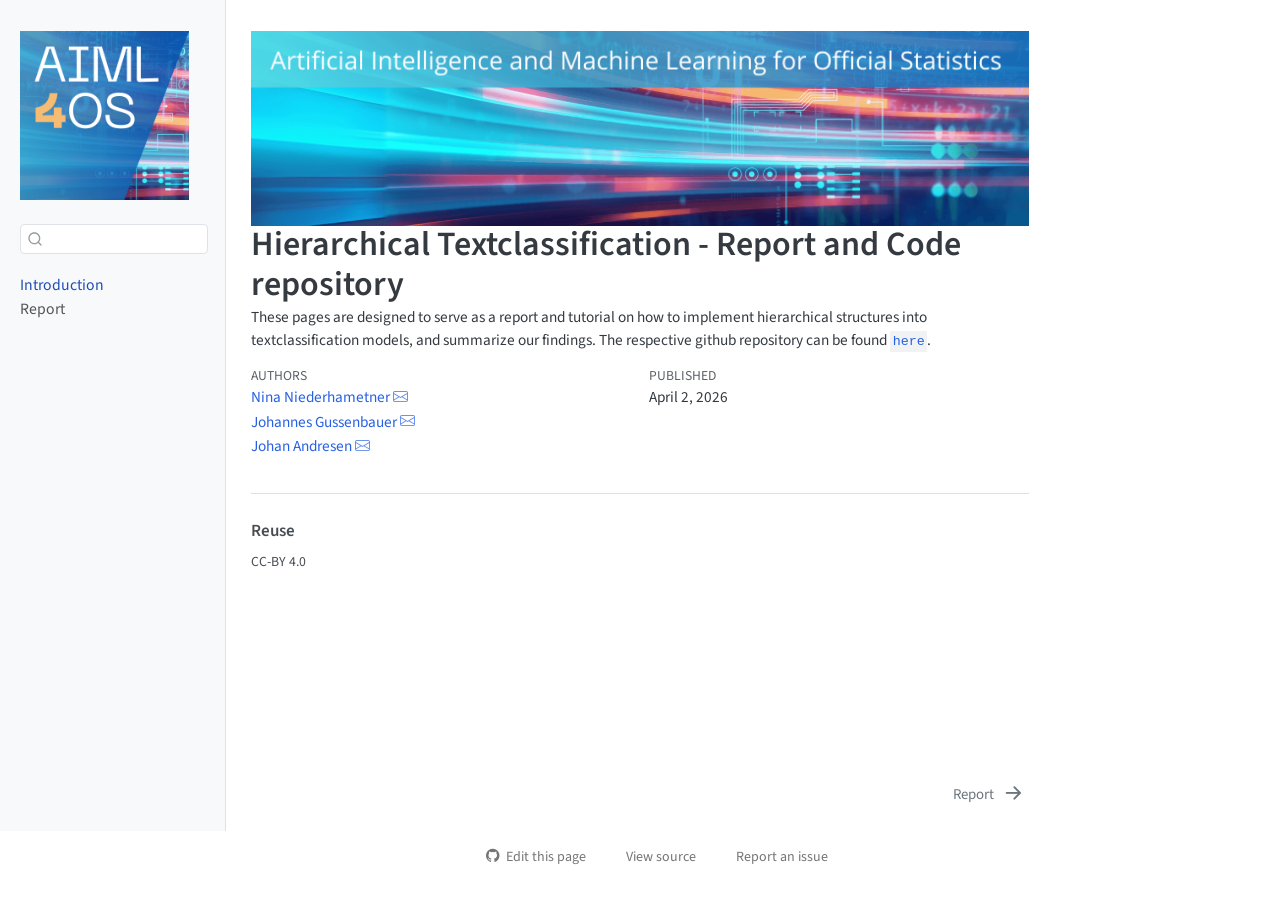
==== index.html @ e936397a "Built site for gh-pages" ====
<!DOCTYPE html>
<html xmlns="http://www.w3.org/1999/xhtml" lang="en" xml:lang="en"><head>

<meta charset="utf-8">
<meta name="generator" content="quarto-1.9.37">

<meta name="viewport" content="width=device-width, initial-scale=1.0, user-scalable=yes">

<meta name="author" content="Nina Niederhametner">
<meta name="author" content="Johannes Gussenbauer">
<meta name="author" content="Johan Andresen">
<meta name="dcterms.date" content="2026-04-02">
<meta name="description" content="These pages are designed to serve as a report and tutorial on how to implement hierarchical structures into textclassification models, and summarize our findings. The respective github repository can be found here.">

<title>Hierarchical Textclassification - Report and Code repository – From text to code (WP10) - Hierarchical Text Classification (Cluster 3)</title>
<style>
/* Default styles provided by pandoc.
** See https://pandoc.org/MANUAL.html#variables-for-html for config info.
*/
code{white-space: pre-wrap;}
span.smallcaps{font-variant: small-caps;}
div.columns{display: flex; gap: min(4vw, 1.5em);}
div.column{flex: auto; overflow-x: auto;}
div.hanging-indent{margin-left: 1.5em; text-indent: -1.5em;}
ul.task-list{list-style: none;}
ul.task-list li input[type="checkbox"] {
  width: 0.8em;
  margin: 0 0.8em 0.2em -1em; /* quarto-specific, see https://github.com/quarto-dev/quarto-cli/issues/4556 */ 
  vertical-align: middle;
}
</style>


<script src="site_libs/quarto-nav/quarto-nav.js"></script>
<script src="site_libs/quarto-nav/headroom.min.js"></script>
<script src="site_libs/clipboard/clipboard.min.js"></script>
<script src="site_libs/quarto-search/autocomplete.umd.js"></script>
<script src="site_libs/quarto-search/fuse.min.js"></script>
<script src="site_libs/quarto-search/quarto-search.js"></script>
<meta name="quarto:offset" content="./">
<link href="./chapters/chapter1.html" rel="next">
<script src="site_libs/quarto-html/quarto.js" type="module"></script>
<script src="site_libs/quarto-html/tabsets/tabsets.js" type="module"></script>
<script src="site_libs/quarto-html/popper.min.js"></script>
<script src="site_libs/quarto-html/tippy.umd.min.js"></script>
<script src="site_libs/quarto-html/anchor.min.js"></script>
<link href="site_libs/quarto-html/tippy.css" rel="stylesheet">
<link href="site_libs/quarto-html/quarto-syntax-highlighting-7f8f88aac4f3542376d5c11b86a4c14d.css" rel="stylesheet" id="quarto-text-highlighting-styles">
<script src="site_libs/bootstrap/bootstrap.min.js"></script>
<link href="site_libs/bootstrap/bootstrap-icons.css" rel="stylesheet">
<link href="site_libs/bootstrap/bootstrap-bfc81c90a4e668f7cc6782dca231ae32.min.css" rel="stylesheet" append-hash="true" id="quarto-bootstrap" data-mode="light">
<script id="quarto-search-options" type="application/json">{
  "location": "sidebar",
  "copy-button": false,
  "collapse-after": 3,
  "panel-placement": "start",
  "type": "textbox",
  "limit": 50,
  "keyboard-shortcut": [
    "f",
    "/",
    "s"
  ],
  "show-item-context": false,
  "language": {
    "search-no-results-text": "No results",
    "search-matching-documents-text": "matching documents",
    "search-copy-link-title": "Copy link to search",
    "search-hide-matches-text": "Hide additional matches",
    "search-more-match-text": "more match in this document",
    "search-more-matches-text": "more matches in this document",
    "search-clear-button-title": "Clear",
    "search-text-placeholder": "",
    "search-detached-cancel-button-title": "Cancel",
    "search-submit-button-title": "Submit",
    "search-label": "Search"
  }
}</script>


<link rel="stylesheet" href="styles.css">
</head>

<body class="nav-sidebar docked quarto-light">

<div id="quarto-search-results"></div>
  <header id="quarto-header" class="headroom fixed-top">
  <nav class="quarto-secondary-nav">
    <div class="container-fluid d-flex">
      <button type="button" class="quarto-btn-toggle btn" data-bs-toggle="collapse" role="button" data-bs-target=".quarto-sidebar-collapse-item" aria-controls="quarto-sidebar" aria-expanded="false" aria-label="Toggle sidebar navigation" onclick="if (window.quartoToggleHeadroom) { window.quartoToggleHeadroom(); }">
        <i class="bi bi-layout-text-sidebar-reverse"></i>
      </button>
        <nav class="quarto-page-breadcrumbs" aria-label="breadcrumb"><ol class="breadcrumb"><li class="breadcrumb-item"><a href="./index.html">Introduction</a></li></ol></nav>
        <a class="flex-grow-1" role="navigation" data-bs-toggle="collapse" data-bs-target=".quarto-sidebar-collapse-item" aria-controls="quarto-sidebar" aria-expanded="false" aria-label="Toggle sidebar navigation" onclick="if (window.quartoToggleHeadroom) { window.quartoToggleHeadroom(); }">      
        </a>
      <button type="button" class="btn quarto-search-button" aria-label="Search" onclick="window.quartoOpenSearch();">
        <i class="bi bi-search"></i>
      </button>
    </div>
  </nav>
</header>
<!-- content -->
<div id="quarto-content" class="quarto-container page-columns page-rows-contents page-layout-article">
<!-- sidebar -->
  <nav id="quarto-sidebar" class="sidebar collapse collapse-horizontal quarto-sidebar-collapse-item sidebar-navigation docked overflow-auto">
    <div class="pt-lg-2 mt-2 text-left sidebar-header">
      <a href="./index.html" class="sidebar-logo-link">
      <img src="./resources/profile/main3.png" alt="" class="sidebar-logo light-content py-0 d-lg-inline d-none">
      <img src="./resources/profile/main3.png" alt="" class="sidebar-logo dark-content py-0 d-lg-inline d-none">
      </a>
      </div>
        <div class="mt-2 flex-shrink-0 align-items-center">
        <div class="sidebar-search">
        <div id="quarto-search" class="" title="Search"></div>
        </div>
        </div>
    <div class="sidebar-menu-container"> 
    <ul class="list-unstyled mt-1">
        <li class="sidebar-item">
  <div class="sidebar-item-container"> 
  <a href="./index.html" class="sidebar-item-text sidebar-link active">
 <span class="menu-text">Introduction</span></a>
  </div>
</li>
        <li class="sidebar-item">
  <div class="sidebar-item-container"> 
  <a href="./chapters/chapter1.html" class="sidebar-item-text sidebar-link">
 <span class="menu-text">Report</span></a>
  </div>
</li>
    </ul>
    </div>
</nav>
<div id="quarto-sidebar-glass" class="quarto-sidebar-collapse-item" data-bs-toggle="collapse" data-bs-target=".quarto-sidebar-collapse-item"></div>
<!-- margin-sidebar -->
    <div id="quarto-margin-sidebar" class="sidebar margin-sidebar zindex-bottom">
        
    </div>
<!-- main -->
<main class="content" id="quarto-document-content">
<img src="resources/cover/main2.png" style="max-width:900px;width:100%">

<header id="title-block-header" class="quarto-title-block default">
<div class="quarto-title">
<h1 class="title">Hierarchical Textclassification - Report and Code repository</h1>
</div>

<div>
  <div class="description">
    <p>These pages are designed to serve as a report and tutorial on how to implement hierarchical structures into textclassification models, and summarize our findings. The respective github repository can be found <a href="https://github.com/AIML4OS/WP10_Cluster3_HierarchicalClassificationModels/tree/r_template"><code>here</code></a>.</p>
  </div>
</div>


<div class="quarto-title-meta">

    <div>
    <div class="quarto-title-meta-heading">Authors</div>
    <div class="quarto-title-meta-contents">
             <p><a href="https://github.com/ninanhm">Nina Niederhametner</a> <a href="mailto:nina.niederhametner@statistik.gv.at" class="quarto-title-author-email"><i class="bi bi-envelope"></i></a> </p>
             <p><a href="https://github.com/publicstatistician2">Johannes Gussenbauer</a> <a href="mailto:Public.Statistician2@statistics.org" class="quarto-title-author-email"><i class="bi bi-envelope"></i></a> </p>
             <p><a href="https://github.com/publicstatistician2">Johan Andresen</a> <a href="mailto:Public.Statistician2@statistics.org" class="quarto-title-author-email"><i class="bi bi-envelope"></i></a> </p>
          </div>
  </div>
    
    <div>
    <div class="quarto-title-meta-heading">Published</div>
    <div class="quarto-title-meta-contents">
      <p class="date">April 2, 2026</p>
    </div>
  </div>
  
    
  </div>
  


</header>





<div id="quarto-appendix" class="default"><section class="quarto-appendix-contents" id="quarto-reuse"><h2 class="anchored quarto-appendix-heading">Reuse</h2><div class="quarto-appendix-contents"><div>CC-BY 4.0</div></div></section></div></main> <!-- /main -->
<script id="quarto-html-after-body" type="application/javascript">
  window.document.addEventListener("DOMContentLoaded", function (event) {
    const icon = "";
    const anchorJS = new window.AnchorJS();
    anchorJS.options = {
      placement: 'right',
      icon: icon
    };
    anchorJS.add('.anchored');
    const isCodeAnnotation = (el) => {
      for (const clz of el.classList) {
        if (clz.startsWith('code-annotation-')) {                     
          return true;
        }
      }
      return false;
    }
    const onCopySuccess = function(e) {
      // button target
      const button = e.trigger;
      // don't keep focus
      button.blur();
      // flash "checked"
      button.classList.add('code-copy-button-checked');
      var currentTitle = button.getAttribute("title");
      button.setAttribute("title", "Copied!");
      let tooltip;
      if (window.bootstrap) {
        button.setAttribute("data-bs-toggle", "tooltip");
        button.setAttribute("data-bs-placement", "left");
        button.setAttribute("data-bs-title", "Copied!");
        tooltip = new bootstrap.Tooltip(button, 
          { trigger: "manual", 
            customClass: "code-copy-button-tooltip",
            offset: [0, -8]});
        tooltip.show();    
      }
      setTimeout(function() {
        if (tooltip) {
          tooltip.hide();
          button.removeAttribute("data-bs-title");
          button.removeAttribute("data-bs-toggle");
          button.removeAttribute("data-bs-placement");
        }
        button.setAttribute("title", currentTitle);
        button.classList.remove('code-copy-button-checked');
      }, 1000);
      // clear code selection
      e.clearSelection();
    }
    const getTextToCopy = function(trigger) {
      const outerScaffold = trigger.parentElement.cloneNode(true);
      const codeEl = outerScaffold.querySelector('code');
      for (const childEl of codeEl.children) {
        if (isCodeAnnotation(childEl)) {
          childEl.remove();
        }
      }
      return codeEl.innerText;
    }
    const clipboard = new window.ClipboardJS('.code-copy-button:not([data-in-quarto-modal])', {
      text: getTextToCopy
    });
    clipboard.on('success', onCopySuccess);
    if (window.document.getElementById('quarto-embedded-source-code-modal')) {
      const clipboardModal = new window.ClipboardJS('.code-copy-button[data-in-quarto-modal]', {
        text: getTextToCopy,
        container: window.document.getElementById('quarto-embedded-source-code-modal')
      });
      clipboardModal.on('success', onCopySuccess);
    }
      var localhostRegex = new RegExp(/^(?:http|https):\/\/localhost\:?[0-9]*\//);
      var mailtoRegex = new RegExp(/^mailto:/);
        var filterRegex = new RegExp("https:\/\/AIML4OS\.github\.io\/\/WP10_Cluster3_HierarchicalClassificationModels");
      var isInternal = (href) => {
          return filterRegex.test(href) || localhostRegex.test(href) || mailtoRegex.test(href);
      }
      // Inspect non-navigation links and adorn them if external
     var links = window.document.querySelectorAll('a[href]:not(.nav-link):not(.navbar-brand):not(.toc-action):not(.sidebar-link):not(.sidebar-item-toggle):not(.pagination-link):not(.no-external):not([aria-hidden]):not(.dropdown-item):not(.quarto-navigation-tool):not(.about-link)');
      for (var i=0; i<links.length; i++) {
        const link = links[i];
        if (!isInternal(link.href)) {
          // undo the damage that might have been done by quarto-nav.js in the case of
          // links that we want to consider external
          if (link.dataset.originalHref !== undefined) {
            link.href = link.dataset.originalHref;
          }
        }
      }
    function tippyHover(el, contentFn, onTriggerFn, onUntriggerFn) {
      const config = {
        allowHTML: true,
        maxWidth: 500,
        delay: 100,
        arrow: false,
        appendTo: function(el) {
            return el.parentElement;
        },
        interactive: true,
        interactiveBorder: 10,
        theme: 'quarto',
        placement: 'bottom-start',
      };
      if (contentFn) {
        config.content = contentFn;
      }
      if (onTriggerFn) {
        config.onTrigger = onTriggerFn;
      }
      if (onUntriggerFn) {
        config.onUntrigger = onUntriggerFn;
      }
      window.tippy(el, config); 
    }
    const noterefs = window.document.querySelectorAll('a[role="doc-noteref"]');
    for (var i=0; i<noterefs.length; i++) {
      const ref = noterefs[i];
      tippyHover(ref, function() {
        // use id or data attribute instead here
        let href = ref.getAttribute('data-footnote-href') || ref.getAttribute('href');
        try { href = new URL(href).hash; } catch {}
        const id = href.replace(/^#\/?/, "");
        const note = window.document.getElementById(id);
        if (note) {
          return note.innerHTML;
        } else {
          return "";
        }
      });
    }
    const xrefs = window.document.querySelectorAll('a.quarto-xref');
    const processXRef = (id, note) => {
      // Strip column container classes
      const stripColumnClz = (el) => {
        el.classList.remove("page-full", "page-columns");
        if (el.children) {
          for (const child of el.children) {
            stripColumnClz(child);
          }
        }
      }
      stripColumnClz(note)
      if (id === null || id.startsWith('sec-')) {
        // Special case sections, only their first couple elements
        const container = document.createElement("div");
        if (note.children && note.children.length > 2) {
          container.appendChild(note.children[0].cloneNode(true));
          for (let i = 1; i < note.children.length; i++) {
            const child = note.children[i];
            if (child.tagName === "P" && child.innerText === "") {
              continue;
            } else {
              container.appendChild(child.cloneNode(true));
              break;
            }
          }
          if (window.Quarto?.typesetMath) {
            window.Quarto.typesetMath(container);
          }
          return container.innerHTML
        } else {
          if (window.Quarto?.typesetMath) {
            window.Quarto.typesetMath(note);
          }
          return note.innerHTML;
        }
      } else {
        // Remove any anchor links if they are present
        const anchorLink = note.querySelector('a.anchorjs-link');
        if (anchorLink) {
          anchorLink.remove();
        }
        if (window.Quarto?.typesetMath) {
          window.Quarto.typesetMath(note);
        }
        if (note.classList.contains("callout")) {
          return note.outerHTML;
        } else {
          return note.innerHTML;
        }
      }
    }
    for (var i=0; i<xrefs.length; i++) {
      const xref = xrefs[i];
      tippyHover(xref, undefined, function(instance) {
        instance.disable();
        let url = xref.getAttribute('href');
        let hash = undefined; 
        if (url.startsWith('#')) {
          hash = url;
        } else {
          try { hash = new URL(url).hash; } catch {}
        }
        if (hash) {
          const id = hash.replace(/^#\/?/, "");
          const note = window.document.getElementById(id);
          if (note !== null) {
            try {
              const html = processXRef(id, note.cloneNode(true));
              instance.setContent(html);
            } finally {
              instance.enable();
              instance.show();
            }
          } else {
            // See if we can fetch this
            fetch(url.split('#')[0])
            .then(res => res.text())
            .then(html => {
              const parser = new DOMParser();
              const htmlDoc = parser.parseFromString(html, "text/html");
              const note = htmlDoc.getElementById(id);
              if (note !== null) {
                const html = processXRef(id, note);
                instance.setContent(html);
              } 
            }).finally(() => {
              instance.enable();
              instance.show();
            });
          }
        } else {
          // See if we can fetch a full url (with no hash to target)
          // This is a special case and we should probably do some content thinning / targeting
          fetch(url)
          .then(res => res.text())
          .then(html => {
            const parser = new DOMParser();
            const htmlDoc = parser.parseFromString(html, "text/html");
            const note = htmlDoc.querySelector('main.content');
            if (note !== null) {
              // This should only happen for chapter cross references
              // (since there is no id in the URL)
              // remove the first header
              if (note.children.length > 0 && note.children[0].tagName === "HEADER") {
                note.children[0].remove();
              }
              const html = processXRef(null, note);
              instance.setContent(html);
            } 
          }).finally(() => {
            instance.enable();
            instance.show();
          });
        }
      }, function(instance) {
      });
    }
        let selectedAnnoteEl;
        const selectorForAnnotation = ( cell, annotation) => {
          let cellAttr = 'data-code-cell="' + cell + '"';
          let lineAttr = 'data-code-annotation="' +  annotation + '"';
          const selector = 'span[' + cellAttr + '][' + lineAttr + ']';
          return selector;
        }
        const selectCodeLines = (annoteEl) => {
          const doc = window.document;
          const targetCell = annoteEl.getAttribute("data-target-cell");
          const targetAnnotation = annoteEl.getAttribute("data-target-annotation");
          const annoteSpan = window.document.querySelector(selectorForAnnotation(targetCell, targetAnnotation));
          const lines = annoteSpan.getAttribute("data-code-lines").split(",");
          const lineIds = lines.map((line) => {
            return targetCell + "-" + line;
          })
          let top = null;
          let height = null;
          let parent = null;
          if (lineIds.length > 0) {
              //compute the position of the single el (top and bottom and make a div)
              const el = window.document.getElementById(lineIds[0]);
              top = el.offsetTop;
              height = el.offsetHeight;
              parent = el.parentElement.parentElement;
            if (lineIds.length > 1) {
              const lastEl = window.document.getElementById(lineIds[lineIds.length - 1]);
              const bottom = lastEl.offsetTop + lastEl.offsetHeight;
              height = bottom - top;
            }
            if (top !== null && height !== null && parent !== null) {
              // cook up a div (if necessary) and position it 
              let div = window.document.getElementById("code-annotation-line-highlight");
              if (div === null) {
                div = window.document.createElement("div");
                div.setAttribute("id", "code-annotation-line-highlight");
                div.style.position = 'absolute';
                parent.appendChild(div);
              }
              div.style.top = top - 2 + "px";
              div.style.height = height + 4 + "px";
              div.style.left = 0;
              let gutterDiv = window.document.getElementById("code-annotation-line-highlight-gutter");
              if (gutterDiv === null) {
                gutterDiv = window.document.createElement("div");
                gutterDiv.setAttribute("id", "code-annotation-line-highlight-gutter");
                gutterDiv.style.position = 'absolute';
                const codeCell = window.document.getElementById(targetCell);
                const gutter = codeCell.querySelector('.code-annotation-gutter');
                gutter.appendChild(gutterDiv);
              }
              gutterDiv.style.top = top - 2 + "px";
              gutterDiv.style.height = height + 4 + "px";
            }
            selectedAnnoteEl = annoteEl;
          }
        };
        const unselectCodeLines = () => {
          const elementsIds = ["code-annotation-line-highlight", "code-annotation-line-highlight-gutter"];
          elementsIds.forEach((elId) => {
            const div = window.document.getElementById(elId);
            if (div) {
              div.remove();
            }
          });
          selectedAnnoteEl = undefined;
        };
          // Handle positioning of the toggle
      window.addEventListener(
        "resize",
        throttle(() => {
          elRect = undefined;
          if (selectedAnnoteEl) {
            selectCodeLines(selectedAnnoteEl);
          }
        }, 10)
      );
      function throttle(fn, ms) {
      let throttle = false;
      let timer;
        return (...args) => {
          if(!throttle) { // first call gets through
              fn.apply(this, args);
              throttle = true;
          } else { // all the others get throttled
              if(timer) clearTimeout(timer); // cancel #2
              timer = setTimeout(() => {
                fn.apply(this, args);
                timer = throttle = false;
              }, ms);
          }
        };
      }
        // Attach click handler to the DT
        const annoteDls = window.document.querySelectorAll('dt[data-target-cell]');
        for (const annoteDlNode of annoteDls) {
          annoteDlNode.addEventListener('click', (event) => {
            const clickedEl = event.target;
            if (clickedEl !== selectedAnnoteEl) {
              unselectCodeLines();
              const activeEl = window.document.querySelector('dt[data-target-cell].code-annotation-active');
              if (activeEl) {
                activeEl.classList.remove('code-annotation-active');
              }
              selectCodeLines(clickedEl);
              clickedEl.classList.add('code-annotation-active');
            } else {
              // Unselect the line
              unselectCodeLines();
              clickedEl.classList.remove('code-annotation-active');
            }
          });
        }
    const findCites = (el) => {
      const parentEl = el.parentElement;
      if (parentEl) {
        const cites = parentEl.dataset.cites;
        if (cites) {
          return {
            el,
            cites: cites.split(' ')
          };
        } else {
          return findCites(el.parentElement)
        }
      } else {
        return undefined;
      }
    };
    var bibliorefs = window.document.querySelectorAll('a[role="doc-biblioref"]');
    for (var i=0; i<bibliorefs.length; i++) {
      const ref = bibliorefs[i];
      const citeInfo = findCites(ref);
      if (citeInfo) {
        tippyHover(citeInfo.el, function() {
          var popup = window.document.createElement('div');
          citeInfo.cites.forEach(function(cite) {
            var citeDiv = window.document.createElement('div');
            citeDiv.classList.add('hanging-indent');
            citeDiv.classList.add('csl-entry');
            var biblioDiv = window.document.getElementById('ref-' + cite);
            if (biblioDiv) {
              citeDiv.innerHTML = biblioDiv.innerHTML;
            }
            popup.appendChild(citeDiv);
          });
          return popup.innerHTML;
        });
      }
    }
  });
  </script>
<nav class="page-navigation">
  <div class="nav-page nav-page-previous">
  </div>
  <div class="nav-page nav-page-next">
      <a href="./chapters/chapter1.html" class="pagination-link" aria-label="Report">
        <span class="nav-page-text">Report</span> <i class="bi bi-arrow-right-short"></i>
      </a>
  </div>
</nav>
</div> <!-- /content -->




<footer class="footer"><div class="nav-footer"><div class="nav-footer-center"><div class="toc-actions"><ul><li><a href="https://github.com/AIML4OS/WP10_Cluster3_HierarchicalClassificationModels/edit/main/index.qmd" class="toc-action"><i class="bi bi-github"></i>Edit this page</a></li><li><a href="https://github.com/AIML4OS/WP10_Cluster3_HierarchicalClassificationModels/blob/main/index.qmd" class="toc-action"><i class="bi empty"></i>View source</a></li><li><a href="https://github.com/AIML4OS/WP10_Cluster3_HierarchicalClassificationModels/issues/new" class="toc-action"><i class="bi empty"></i>Report an issue</a></li></ul></div></div></div></footer></body></html>
---- site_libs/quarto-html/tippy.css ----
.tippy-box[data-animation=fade][data-state=hidden]{opacity:0}[data-tippy-root]{max-width:calc(100vw - 10px)}.tippy-box{position:relative;background-color:#333;color:#fff;border-radius:4px;font-size:14px;line-height:1.4;white-space:normal;outline:0;transition-property:transform,visibility,opacity}.tippy-box[data-placement^=top]>.tippy-arrow{bottom:0}.tippy-box[data-placement^=top]>.tippy-arrow:before{bottom:-7px;left:0;border-width:8px 8px 0;border-top-color:initial;transform-origin:center top}.tippy-box[data-placement^=bottom]>.tippy-arrow{top:0}.tippy-box[data-placement^=bottom]>.tippy-arrow:before{top:-7px;left:0;border-width:0 8px 8px;border-bottom-color:initial;transform-origin:center bottom}.tippy-box[data-placement^=left]>.tippy-arrow{right:0}.tippy-box[data-placement^=left]>.tippy-arrow:before{border-width:8px 0 8px 8px;border-left-color:initial;right:-7px;transform-origin:center left}.tippy-box[data-placement^=right]>.tippy-arrow{left:0}.tippy-box[data-placement^=right]>.tippy-arrow:before{left:-7px;border-width:8px 8px 8px 0;border-right-color:initial;transform-origin:center right}.tippy-box[data-inertia][data-state=visible]{transition-timing-function:cubic-bezier(.54,1.5,.38,1.11)}.tippy-arrow{width:16px;height:16px;color:#333}.tippy-arrow:before{content:"";position:absolute;border-color:transparent;border-style:solid}.tippy-content{position:relative;padding:5px 9px;z-index:1}
---- site_libs/quarto-html/quarto-syntax-highlighting-7f8f88aac4f3542376d5c11b86a4c14d.css ----
/* quarto syntax highlight colors */
:root {
  --quarto-hl-ot-color: #003B4F;
  --quarto-hl-at-color: #657422;
  --quarto-hl-ss-color: #20794D;
  --quarto-hl-an-color: #5E5E5E;
  --quarto-hl-fu-color: #4758AB;
  --quarto-hl-st-color: #20794D;
  --quarto-hl-cf-color: #003B4F;
  --quarto-hl-op-color: #5E5E5E;
  --quarto-hl-er-color: #AD0000;
  --quarto-hl-bn-color: #AD0000;
  --quarto-hl-al-color: #AD0000;
  --quarto-hl-va-color: #111111;
  --quarto-hl-bu-color: inherit;
  --quarto-hl-ex-color: inherit;
  --quarto-hl-pp-color: #AD0000;
  --quarto-hl-in-color: #5E5E5E;
  --quarto-hl-vs-color: #20794D;
  --quarto-hl-wa-color: #5E5E5E;
  --quarto-hl-do-color: #5E5E5E;
  --quarto-hl-im-color: #00769E;
  --quarto-hl-ch-color: #20794D;
  --quarto-hl-dt-color: #AD0000;
  --quarto-hl-fl-color: #AD0000;
  --quarto-hl-co-color: #5E5E5E;
  --quarto-hl-cv-color: #5E5E5E;
  --quarto-hl-cn-color: #8f5902;
  --quarto-hl-sc-color: #5E5E5E;
  --quarto-hl-dv-color: #AD0000;
  --quarto-hl-kw-color: #003B4F;
}

/* other quarto variables */
:root {
  --quarto-font-monospace: SFMono-Regular, Menlo, Monaco, Consolas, "Liberation Mono", "Courier New", monospace;
}

/* syntax highlight based on Pandoc's rules */
pre > code.sourceCode > span {
  color: #003B4F;
}

code.sourceCode > span {
  color: #003B4F;
}

div.sourceCode,
div.sourceCode pre.sourceCode {
  color: #003B4F;
}

/* Normal */
code span {
  color: #003B4F;
}

/* Alert */
code span.al {
  color: #AD0000;
  font-style: inherit;
}

/* Annotation */
code span.an {
  color: #5E5E5E;
  font-style: inherit;
}

/* Attribute */
code span.at {
  color: #657422;
  font-style: inherit;
}

/* BaseN */
code span.bn {
  color: #AD0000;
  font-style: inherit;
}

/* BuiltIn */
code span.bu {
  font-style: inherit;
}

/* ControlFlow */
code span.cf {
  color: #003B4F;
  font-weight: bold;
  font-style: inherit;
}

/* Char */
code span.ch {
  color: #20794D;
  font-style: inherit;
}

/* Constant */
code span.cn {
  color: #8f5902;
  font-style: inherit;
}

/* Comment */
code span.co {
  color: #5E5E5E;
  font-style: inherit;
}

/* CommentVar */
code span.cv {
  color: #5E5E5E;
  font-style: italic;
}

/* Documentation */
code span.do {
  color: #5E5E5E;
  font-style: italic;
}

/* DataType */
code span.dt {
  color: #AD0000;
  font-style: inherit;
}

/* DecVal */
code span.dv {
  color: #AD0000;
  font-style: inherit;
}

/* Error */
code span.er {
  color: #AD0000;
  font-style: inherit;
}

/* Extension */
code span.ex {
  font-style: inherit;
}

/* Float */
code span.fl {
  color: #AD0000;
  font-style: inherit;
}

/* Function */
code span.fu {
  color: #4758AB;
  font-style: inherit;
}

/* Import */
code span.im {
  color: #00769E;
  font-style: inherit;
}

/* Information */
code span.in {
  color: #5E5E5E;
  font-style: inherit;
}

/* Keyword */
code span.kw {
  color: #003B4F;
  font-weight: bold;
  font-style: inherit;
}

/* Operator */
code span.op {
  color: #5E5E5E;
  font-style: inherit;
}

/* Other */
code span.ot {
  color: #003B4F;
  font-style: inherit;
}

/* Preprocessor */
code span.pp {
  color: #AD0000;
  font-style: inherit;
}

/* SpecialChar */
code span.sc {
  color: #5E5E5E;
  font-style: inherit;
}

/* SpecialString */
code span.ss {
  color: #20794D;
  font-style: inherit;
}

/* String */
code span.st {
  color: #20794D;
  font-style: inherit;
}

/* Variable */
code span.va {
  color: #111111;
  font-style: inherit;
}

/* VerbatimString */
code span.vs {
  color: #20794D;
  font-style: inherit;
}

/* Warning */
code span.wa {
  color: #5E5E5E;
  font-style: italic;
}

.prevent-inlining {
  content: "</";
}

/*# sourceMappingURL=789ad8cd35626ba772517505b42a116e.css.map */
---- styles.css ----
/* css styles */
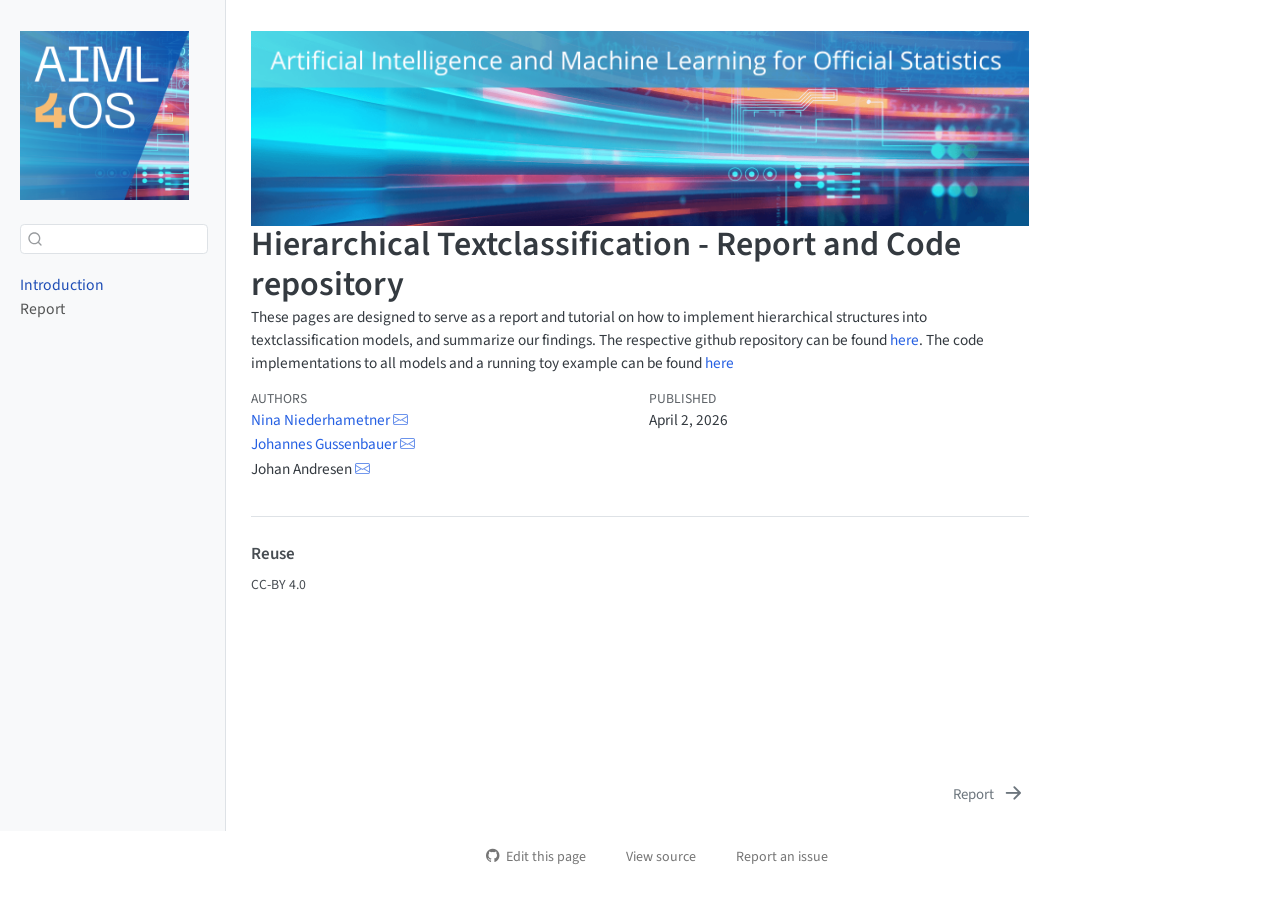
==== commit cfd1877c: "Built site for gh-pages" ====
--- a/index.html
+++ b/index.html
@@ -10,7 +10,7 @@
 <meta name="author" content="Johannes Gussenbauer">
 <meta name="author" content="Johan Andresen">
 <meta name="dcterms.date" content="2026-04-02">
-<meta name="description" content="These pages are designed to serve as a report and tutorial on how to implement hierarchical structures into textclassification models, and summarize our findings. The respective github repository can be found here.">
+<meta name="description" content="These pages are designed to serve as a report and tutorial on how to implement hierarchical structures into textclassification models, and summarize our findings. The respective github repository can be found here. The code implementations to all models and a running toy example can be found here">
 
 <title>Hierarchical Textclassification - Report and Code repository – From text to code (WP10) - Hierarchical Text Classification (Cluster 3)</title>
 <style>
@@ -147,7 +147,7 @@
 
 <div>
   <div class="description">
-    <p>These pages are designed to serve as a report and tutorial on how to implement hierarchical structures into textclassification models, and summarize our findings. The respective github repository can be found <a href="https://github.com/AIML4OS/WP10_Cluster3_HierarchicalClassificationModels/tree/r_template"><code>here</code></a>.</p>
+    <p>These pages are designed to serve as a report and tutorial on how to implement hierarchical structures into textclassification models, and summarize our findings. The respective github repository can be found <a href="https://github.com/AIML4OS/WP10_Cluster3_HierarchicalClassificationModels">here</a>. The code implementations to all models and a running toy example can be found <a href="https://datalab.sspcloud.fr/launcher/ide/rstudio?name=dev_Hierarchical_Textclass&amp;version=2.4.3&amp;s3=region-79669f20&amp;init.personalInit=%C2%ABhttps%3A%2F%2Fraw.githubusercontent.com%2FAIML4OS%2FWP10_Cluster3_HierarchicalClassificationModels%2Frefs%2Fheads%2Fmain%2Fsspcloud%2Finit-trainees.sh%C2%BB&amp;init.personalInitArgs=%C2%ABexercises%2Fexercise1.qmd%C2%BB&amp;git.repository=%C2%ABhttps%3A%2F%2Fgithub.com%2FAIML4OS%2FWP10_Cluster3_HierarchicalClassificationModels%C2%BB&amp;git.branch=%C2%ABmain%C2%BB&amp;networking.user.enabled=true&amp;autoLaunch=true">here</a></p>
   </div>
 </div>
 
@@ -158,8 +158,8 @@
     <div class="quarto-title-meta-heading">Authors</div>
     <div class="quarto-title-meta-contents">
              <p><a href="https://github.com/ninanhm">Nina Niederhametner</a> <a href="mailto:nina.niederhametner@statistik.gv.at" class="quarto-title-author-email"><i class="bi bi-envelope"></i></a> </p>
-             <p><a href="https://github.com/publicstatistician2">Johannes Gussenbauer</a> <a href="mailto:Public.Statistician2@statistics.org" class="quarto-title-author-email"><i class="bi bi-envelope"></i></a> </p>
-             <p><a href="https://github.com/publicstatistician2">Johan Andresen</a> <a href="mailto:Public.Statistician2@statistics.org" class="quarto-title-author-email"><i class="bi bi-envelope"></i></a> </p>
+             <p><a href="https://github.com/JohannesGuss">Johannes Gussenbauer</a> <a href="mailto:johannes.gussenbauer@statistik.gv.at" class="quarto-title-author-email"><i class="bi bi-envelope"></i></a> </p>
+             <p>Johan Andresen <a href="mailto:JHD@dst.dk" class="quarto-title-author-email"><i class="bi bi-envelope"></i></a> </p>
           </div>
   </div>
     
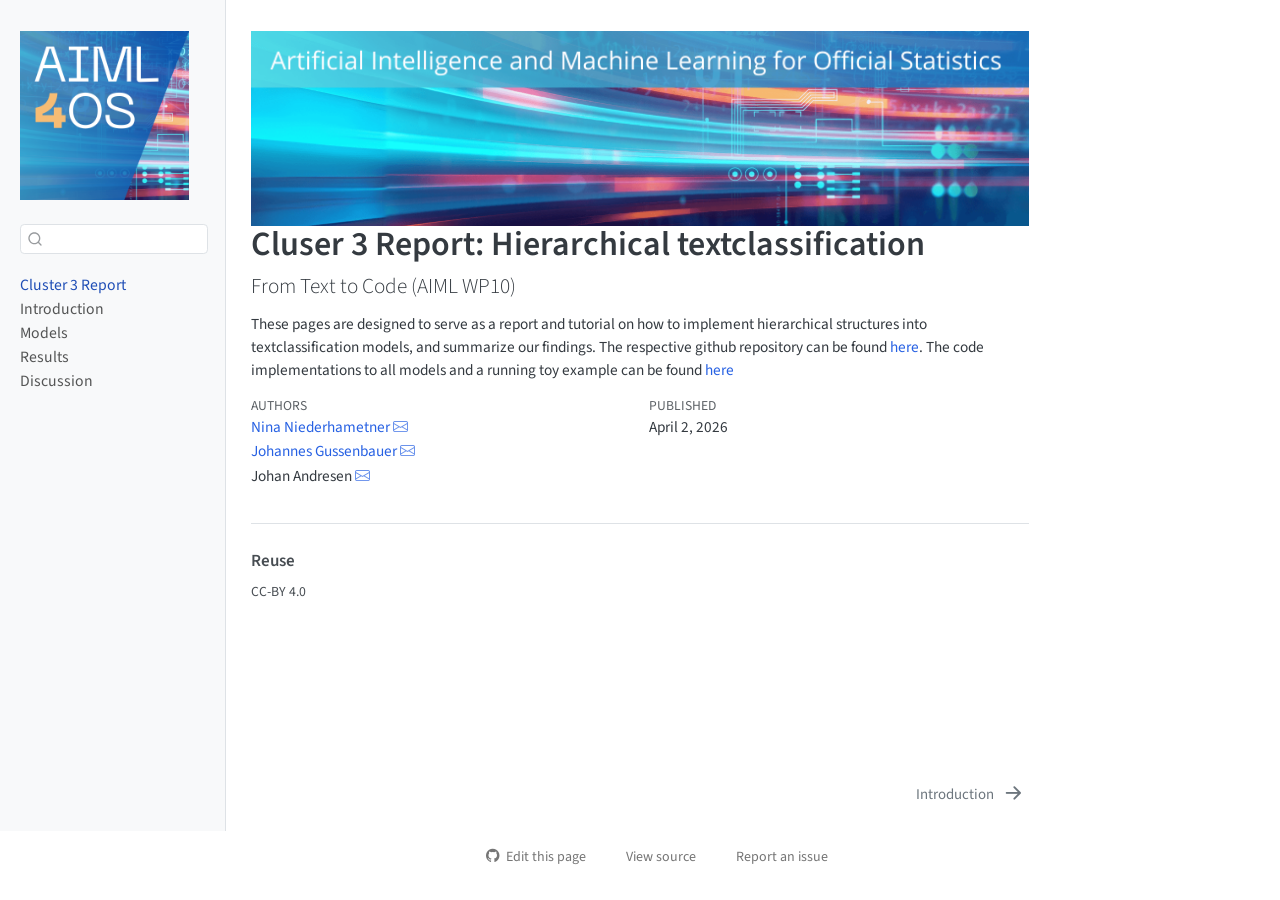
==== commit 8921663a: "Built site for gh-pages" ====
--- a/index.html
+++ b/index.html
@@ -12,7 +12,7 @@
 <meta name="dcterms.date" content="2026-04-02">
 <meta name="description" content="These pages are designed to serve as a report and tutorial on how to implement hierarchical structures into textclassification models, and summarize our findings. The respective github repository can be found here. The code implementations to all models and a running toy example can be found here">
 
-<title>Hierarchical Textclassification - Report and Code repository – From text to code (WP10) - Hierarchical Text Classification (Cluster 3)</title>
+<title>Cluser 3 Report: Hierarchical textclassification – From text to code (WP10) - Hierarchical Text Classification (Cluster 3)</title>
 <style>
 /* Default styles provided by pandoc.
 ** See https://pandoc.org/MANUAL.html#variables-for-html for config info.
@@ -90,7 +90,7 @@
       <button type="button" class="quarto-btn-toggle btn" data-bs-toggle="collapse" role="button" data-bs-target=".quarto-sidebar-collapse-item" aria-controls="quarto-sidebar" aria-expanded="false" aria-label="Toggle sidebar navigation" onclick="if (window.quartoToggleHeadroom) { window.quartoToggleHeadroom(); }">
         <i class="bi bi-layout-text-sidebar-reverse"></i>
       </button>
-        <nav class="quarto-page-breadcrumbs" aria-label="breadcrumb"><ol class="breadcrumb"><li class="breadcrumb-item"><a href="./index.html">Introduction</a></li></ol></nav>
+        <nav class="quarto-page-breadcrumbs" aria-label="breadcrumb"><ol class="breadcrumb"><li class="breadcrumb-item"><a href="./index.html">Cluster 3 Report</a></li></ol></nav>
         <a class="flex-grow-1" role="navigation" data-bs-toggle="collapse" data-bs-target=".quarto-sidebar-collapse-item" aria-controls="quarto-sidebar" aria-expanded="false" aria-label="Toggle sidebar navigation" onclick="if (window.quartoToggleHeadroom) { window.quartoToggleHeadroom(); }">      
         </a>
       <button type="button" class="btn quarto-search-button" aria-label="Search" onclick="window.quartoOpenSearch();">
@@ -119,13 +119,31 @@
         <li class="sidebar-item">
   <div class="sidebar-item-container"> 
   <a href="./index.html" class="sidebar-item-text sidebar-link active">
- <span class="menu-text">Introduction</span></a>
+ <span class="menu-text">Cluster 3 Report</span></a>
   </div>
 </li>
         <li class="sidebar-item">
   <div class="sidebar-item-container"> 
   <a href="./chapters/chapter1.html" class="sidebar-item-text sidebar-link">
- <span class="menu-text">Report</span></a>
+ <span class="menu-text">Introduction</span></a>
+  </div>
+</li>
+        <li class="sidebar-item">
+  <div class="sidebar-item-container"> 
+  <a href="./chapters/chapter2.html" class="sidebar-item-text sidebar-link">
+ <span class="menu-text">Models</span></a>
+  </div>
+</li>
+        <li class="sidebar-item">
+  <div class="sidebar-item-container"> 
+  <a href="./chapters/chapter3.html" class="sidebar-item-text sidebar-link">
+ <span class="menu-text">Results</span></a>
+  </div>
+</li>
+        <li class="sidebar-item">
+  <div class="sidebar-item-container"> 
+  <a href="./chapters/chapter4.html" class="sidebar-item-text sidebar-link">
+ <span class="menu-text">Discussion</span></a>
   </div>
 </li>
     </ul>
@@ -142,7 +160,8 @@
 
 <header id="title-block-header" class="quarto-title-block default">
 <div class="quarto-title">
-<h1 class="title">Hierarchical Textclassification - Report and Code repository</h1>
+<h1 class="title">Cluser 3 Report: Hierarchical textclassification</h1>
+<p class="subtitle lead">From Text to Code (AIML WP10)</p>
 </div>
 
 <div>
@@ -586,8 +605,8 @@
   <div class="nav-page nav-page-previous">
   </div>
   <div class="nav-page nav-page-next">
-      <a href="./chapters/chapter1.html" class="pagination-link" aria-label="Report">
-        <span class="nav-page-text">Report</span> <i class="bi bi-arrow-right-short"></i>
+      <a href="./chapters/chapter1.html" class="pagination-link" aria-label="Introduction">
+        <span class="nav-page-text">Introduction</span> <i class="bi bi-arrow-right-short"></i>
       </a>
   </div>
 </nav>
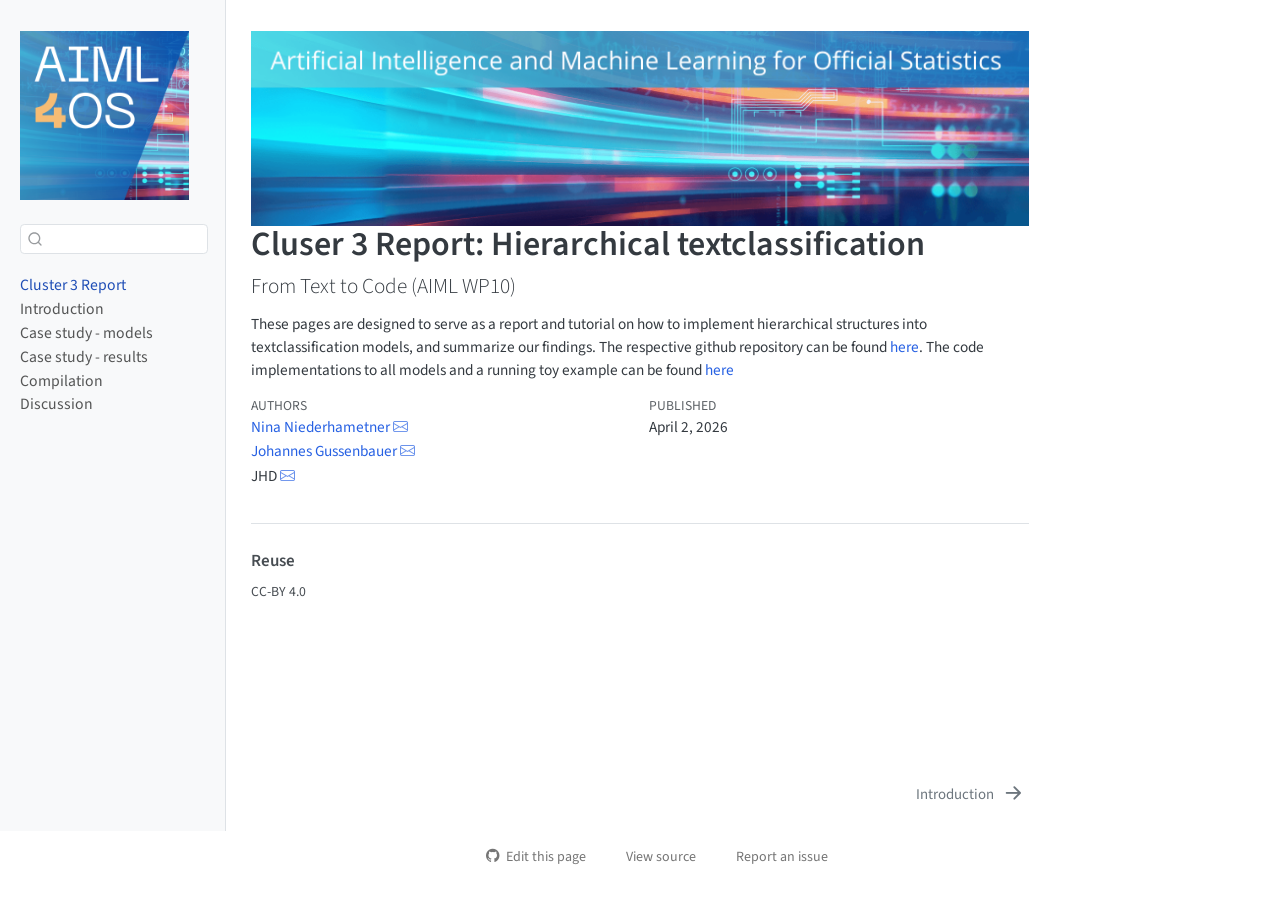
==== commit f351aa27: "Built site for gh-pages" ====
--- a/index.html
+++ b/index.html
@@ -8,7 +8,7 @@
 
 <meta name="author" content="Nina Niederhametner">
 <meta name="author" content="Johannes Gussenbauer">
-<meta name="author" content="Johan Andresen">
+<meta name="author" content="JHD">
 <meta name="dcterms.date" content="2026-04-02">
 <meta name="description" content="These pages are designed to serve as a report and tutorial on how to implement hierarchical structures into textclassification models, and summarize our findings. The respective github repository can be found here. The code implementations to all models and a running toy example can be found here">
 
@@ -131,18 +131,24 @@
         <li class="sidebar-item">
   <div class="sidebar-item-container"> 
   <a href="./chapters/chapter2.html" class="sidebar-item-text sidebar-link">
- <span class="menu-text">Models</span></a>
+ <span class="menu-text">Case study - models</span></a>
   </div>
 </li>
         <li class="sidebar-item">
   <div class="sidebar-item-container"> 
   <a href="./chapters/chapter3.html" class="sidebar-item-text sidebar-link">
- <span class="menu-text">Results</span></a>
+ <span class="menu-text">Case study - results</span></a>
   </div>
 </li>
         <li class="sidebar-item">
   <div class="sidebar-item-container"> 
   <a href="./chapters/chapter4.html" class="sidebar-item-text sidebar-link">
+ <span class="menu-text">Compilation</span></a>
+  </div>
+</li>
+        <li class="sidebar-item">
+  <div class="sidebar-item-container"> 
+  <a href="./chapters/chapter5.html" class="sidebar-item-text sidebar-link">
  <span class="menu-text">Discussion</span></a>
   </div>
 </li>
@@ -178,7 +184,7 @@
     <div class="quarto-title-meta-contents">
              <p><a href="https://github.com/ninanhm">Nina Niederhametner</a> <a href="mailto:nina.niederhametner@statistik.gv.at" class="quarto-title-author-email"><i class="bi bi-envelope"></i></a> </p>
              <p><a href="https://github.com/JohannesGuss">Johannes Gussenbauer</a> <a href="mailto:johannes.gussenbauer@statistik.gv.at" class="quarto-title-author-email"><i class="bi bi-envelope"></i></a> </p>
-             <p>Johan Andresen <a href="mailto:JHD@dst.dk" class="quarto-title-author-email"><i class="bi bi-envelope"></i></a> </p>
+             <p>JHD <a href="mailto:dstaiml4osjhd@tutanota.com" class="quarto-title-author-email"><i class="bi bi-envelope"></i></a> </p>
           </div>
   </div>
     
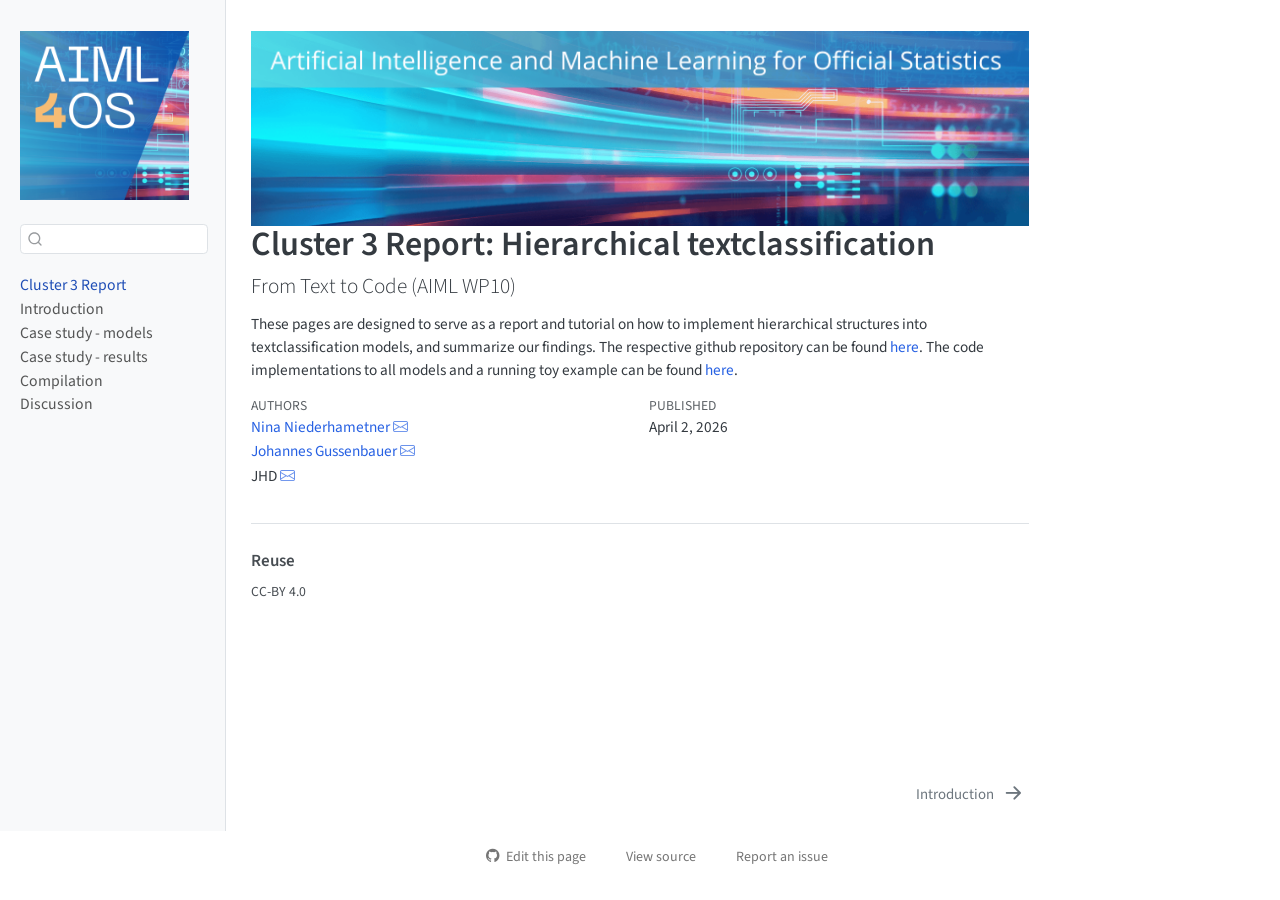
==== commit 862a36ab: "Built site for gh-pages" ====
--- a/index.html
+++ b/index.html
@@ -10,9 +10,9 @@
 <meta name="author" content="Johannes Gussenbauer">
 <meta name="author" content="JHD">
 <meta name="dcterms.date" content="2026-04-02">
-<meta name="description" content="These pages are designed to serve as a report and tutorial on how to implement hierarchical structures into textclassification models, and summarize our findings. The respective github repository can be found here. The code implementations to all models and a running toy example can be found here">
-
-<title>Cluser 3 Report: Hierarchical textclassification – From text to code (WP10) - Hierarchical Text Classification (Cluster 3)</title>
+<meta name="description" content="These pages are designed to serve as a report and tutorial on how to implement hierarchical structures into textclassification models, and summarize our findings. The respective github repository can be found here. The code implementations to all models and a running toy example can be found here.">
+
+<title>Cluster 3 Report: Hierarchical textclassification – From text to code (WP10) - Hierarchical Text Classification (Cluster 3)</title>
 <style>
 /* Default styles provided by pandoc.
 ** See https://pandoc.org/MANUAL.html#variables-for-html for config info.
@@ -48,7 +48,7 @@
 <link href="site_libs/quarto-html/quarto-syntax-highlighting-7f8f88aac4f3542376d5c11b86a4c14d.css" rel="stylesheet" id="quarto-text-highlighting-styles">
 <script src="site_libs/bootstrap/bootstrap.min.js"></script>
 <link href="site_libs/bootstrap/bootstrap-icons.css" rel="stylesheet">
-<link href="site_libs/bootstrap/bootstrap-bfc81c90a4e668f7cc6782dca231ae32.min.css" rel="stylesheet" append-hash="true" id="quarto-bootstrap" data-mode="light">
+<link href="site_libs/bootstrap/bootstrap-84365199647afda7ec578bfe13ef3742.min.css" rel="stylesheet" append-hash="true" id="quarto-bootstrap" data-mode="light">
 <script id="quarto-search-options" type="application/json">{
   "location": "sidebar",
   "copy-button": false,
@@ -166,13 +166,13 @@
 
 <header id="title-block-header" class="quarto-title-block default">
 <div class="quarto-title">
-<h1 class="title">Cluser 3 Report: Hierarchical textclassification</h1>
+<h1 class="title">Cluster 3 Report: Hierarchical textclassification</h1>
 <p class="subtitle lead">From Text to Code (AIML WP10)</p>
 </div>
 
 <div>
   <div class="description">
-    <p>These pages are designed to serve as a report and tutorial on how to implement hierarchical structures into textclassification models, and summarize our findings. The respective github repository can be found <a href="https://github.com/AIML4OS/WP10_Cluster3_HierarchicalClassificationModels">here</a>. The code implementations to all models and a running toy example can be found <a href="https://datalab.sspcloud.fr/launcher/ide/rstudio?name=dev_Hierarchical_Textclass&amp;version=2.4.3&amp;s3=region-79669f20&amp;init.personalInit=%C2%ABhttps%3A%2F%2Fraw.githubusercontent.com%2FAIML4OS%2FWP10_Cluster3_HierarchicalClassificationModels%2Frefs%2Fheads%2Fmain%2Fsspcloud%2Finit-trainees.sh%C2%BB&amp;init.personalInitArgs=%C2%ABexercises%2Fexercise1.qmd%C2%BB&amp;git.repository=%C2%ABhttps%3A%2F%2Fgithub.com%2FAIML4OS%2FWP10_Cluster3_HierarchicalClassificationModels%C2%BB&amp;git.branch=%C2%ABmain%C2%BB&amp;networking.user.enabled=true&amp;autoLaunch=true">here</a></p>
+    <p>These pages are designed to serve as a report and tutorial on how to implement hierarchical structures into textclassification models, and summarize our findings. The respective github repository can be found <a href="https://github.com/AIML4OS/WP10_Cluster3_HierarchicalClassificationModels">here</a>. The code implementations to all models and a running toy example can be found <a href="https://datalab.sspcloud.fr/launcher/ide/rstudio?name=dev_Hierarchical_Textclass&amp;version=2.4.3&amp;s3=region-79669f20&amp;init.personalInit=%C2%ABhttps%3A%2F%2Fraw.githubusercontent.com%2FAIML4OS%2FWP10_Cluster3_HierarchicalClassificationModels%2Frefs%2Fheads%2Fmain%2Fsspcloud%2Finit-trainees.sh%C2%BB&amp;init.personalInitArgs=%C2%ABexercises%2Fexercise1.qmd%C2%BB&amp;git.repository=%C2%ABhttps%3A%2F%2Fgithub.com%2FAIML4OS%2FWP10_Cluster3_HierarchicalClassificationModels%C2%BB&amp;git.branch=%C2%ABmain%C2%BB&amp;networking.user.enabled=true&amp;autoLaunch=true">here</a>.</p>
   </div>
 </div>
 
